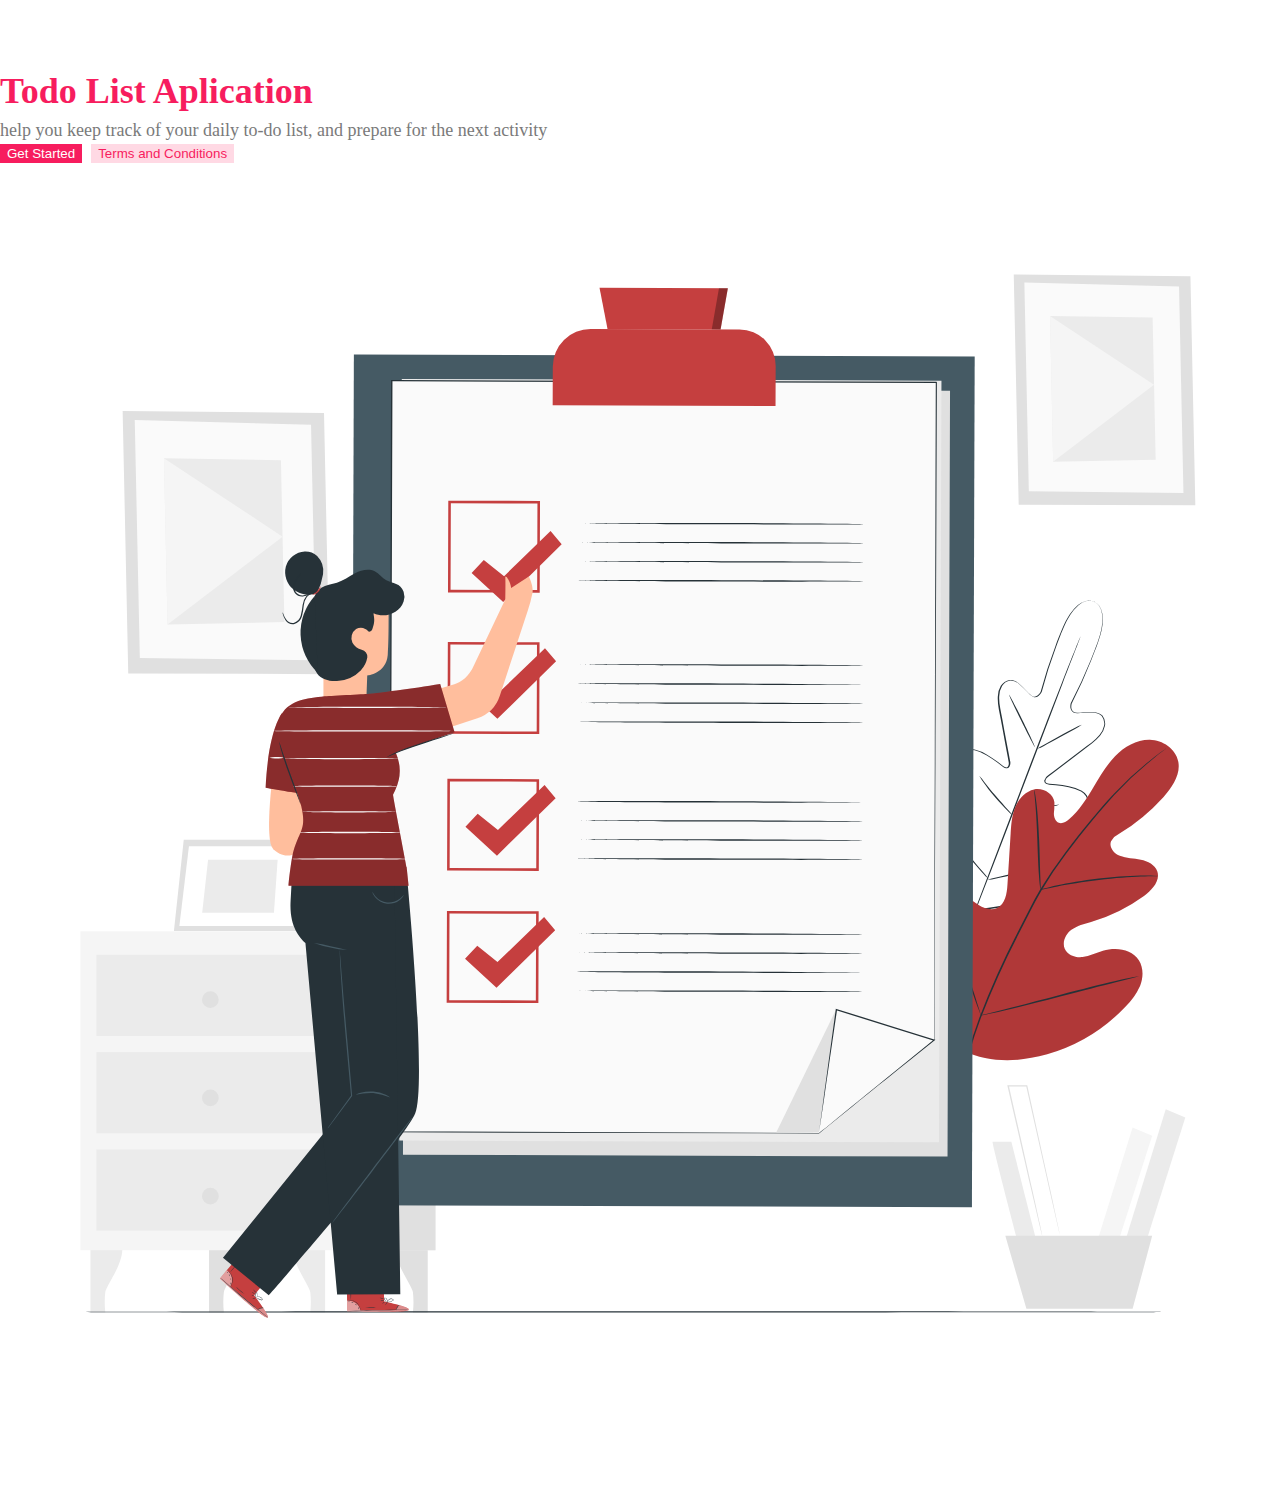
==== index.html @ 9aabe0f0 "commit" ====
<!doctype html>
<html lang="en">
  <head>
    <meta charset="utf-8">
    <meta name="viewport" content="width=device-width, initial-scale=1">
    <title>Today Activities</title>
    <link href="https://cdn.jsdelivr.net/npm/bootstrap@5.2.0/dist/css/bootstrap.min.css" rel="stylesheet" integrity="sha384-gH2yIJqKdNHPEq0n4Mqa/HGKIhSkIHeL5AyhkYV8i59U5AR6csBvApHHNl/vI1Bx" crossorigin="anonymous">
    <link rel="stylesheet" href="style.css">
  </head>
  <body>
    <main>
        <article>
            <div class="hero-content">
                <div class="container">
                    <div class="content">
                        <div class="row">
                            <div class="col-12 col-md-6  align-self-center">
                                <div class="hero-title">
                                    <h2 class="title-hero" id="title">   
                                        Todo List Aplication 
                                      </h2>
                                      <p class="subtitle-hero" id="subtitle">
                                        help you keep track of your daily to-do list, and prepare for the next activity
                                      </p>
                                      <button class="btn btn-primary py-2 px-3">Get Started</button>
                                      <button class="btn btn-info py-2 px-3">Terms and Conditions</button>
                                </div>
                            </div>
                            <div class="col-12 col-md-6">
                                <img src="/image/checklist-animate.svg" alt="hero-image">
                            </div>
                        </div>
                    </div>
                </div>
            </div>
        </article>
    </main>

    <!--Js Bootstrap-->
    <script src="https://cdn.jsdelivr.net/npm/bootstrap@5.2.0/dist/js/bootstrap.bundle.min.js" integrity="sha384-A3rJD856KowSb7dwlZdYEkO39Gagi7vIsF0jrRAoQmDKKtQBHUuLZ9AsSv4jD4Xa" crossorigin="anonymous"></script>
  </body>
</html>
---- style.css ----
* {
    margin: 0;
    transition: all 500ms ease;
}
main {
    padding: 40px 0px;
}
.hero-content {
    margin-top: 30px;
}
.title-hero {
    color: #f71d5e;
    font-size: 36px;
    font-weight: bold;
    font-family: 'Times New Roman', Times, serif;
}

.todo-header h2 {
    margin-bottom: 40px;
    font-size: 30px;
    color: #111111;
    font-weight: bold;
    text-align: center;
}
.content-application {
    transition: all 500ms ease;
    width: 500px;
    margin: auto;
}
.subtitle-hero {
    color: #7a7a7a;
    margin-top: 5px;
    line-height: 27px;
    font-size: 18px;
    font-weight: normal;
    font-family: 'Times New Roman', Times, serif;
}
.todo-list {
    margin-top: 30px;
    margin-bottom: 20px;
    transition: all 500ms ease-in-out;
}
.container-todo{
    padding: 10px 0px;
    transition: all 500ms ease-in-out;
}
.card {
    margin-bottom: 20px;
    padding: 20px;
    transition: all 500ms ease-in-out;
}
.card h4 {
    font-size: 22px;
    color: #201f20;
    font-weight: bold;
}
.card .description {
    font-size: 18px;
    font-weight: normal;
    color: #3f3f3f;
    line-height: 32px;
}
.card .time {
    width: 105px;
    border-radius: 30px;
    padding: 5px 15px;
    background-color: #ffe8ef;
    font-size: 14px;
    color: #353535;
    font-weight: normal;
}

.card-body {
    border-top: 1px solid #d6d6d6;
    margin-top: 10px;
    padding: 15px 0px 0px 0px;
}
hr {
    color: #9e9e9e;
}
.btn-primary {
    margin-right: 5px;
    background-color: #f71d5e;
    color: #ffffff;
    border: 1px solid #f71d5e;
}
.btn-info {
    background-color: #ffd9e4;
    color: #f71d5e;
    border: 1px solid #ffd9e4;
}

.btn-primary:hover {
    background-color: #e00e4d;
    border: 1px solid #e00e4d;
}
.btn-info:hover {
    background-color: #ffc6d7;
    border: 1px solid #ffc6d7;
    color: #f71d5e;
}

.btn-success {
 margin-right: 10px;   
}
.btn-dark {
 margin-right: 10px;   
}
.btn-info:hover {
    background-color: #ffc6d7;
    border: 1px solid #ffc6d7;
    color: #f71d5e;
}
.btn-info:hover {
    background-color: #ffc6d7;
    border: 1px solid #ffc6d7;
    color: #f71d5e;
}

@media (max-width:767px) {
    .content-application {
        width: 100%;
    }
}
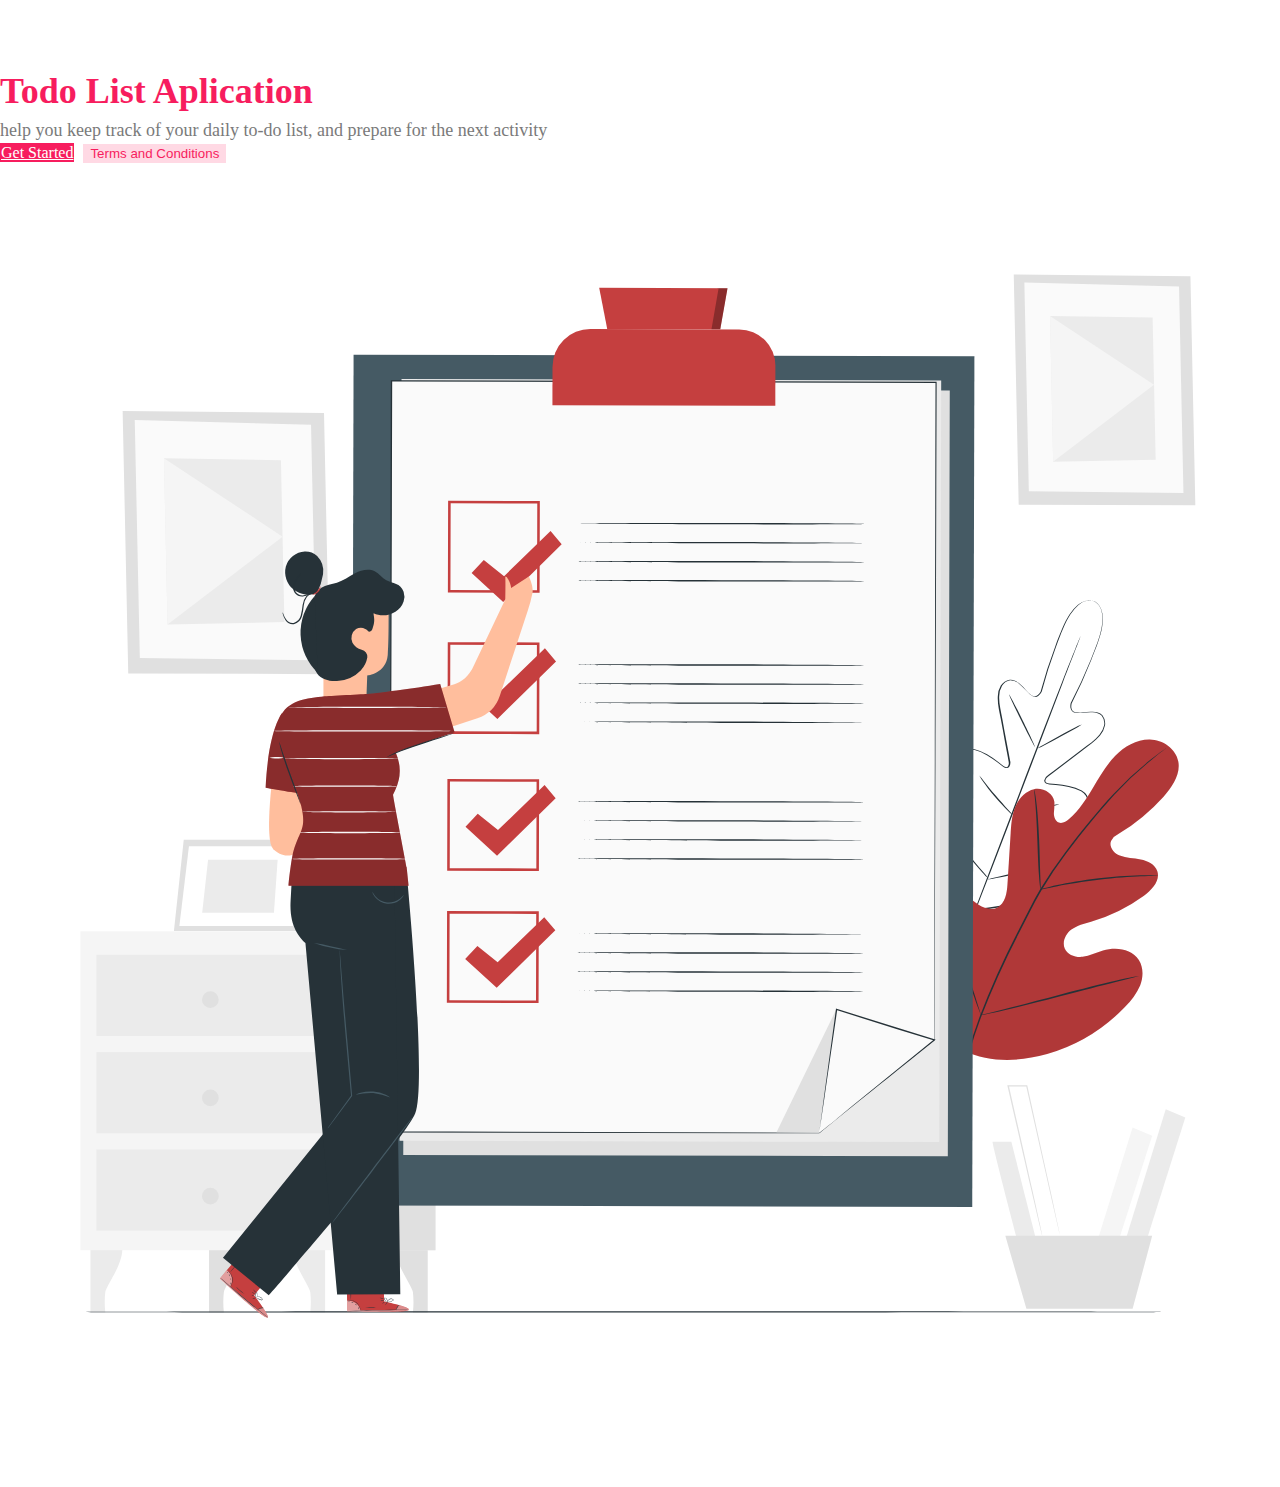
==== commit 696e8769: "commit" ====
--- a/index.html
+++ b/index.html
@@ -22,7 +22,7 @@
                                       <p class="subtitle-hero" id="subtitle">
                                         help you keep track of your daily to-do list, and prepare for the next activity
                                       </p>
-                                      <button class="btn btn-primary py-2 px-3">Get Started</button>
+                                      <a href="application.html" class="btn btn-primary py-2 px-3">Get Started</a>
                                       <button class="btn btn-info py-2 px-3">Terms and Conditions</button>
                                 </div>
                             </div>
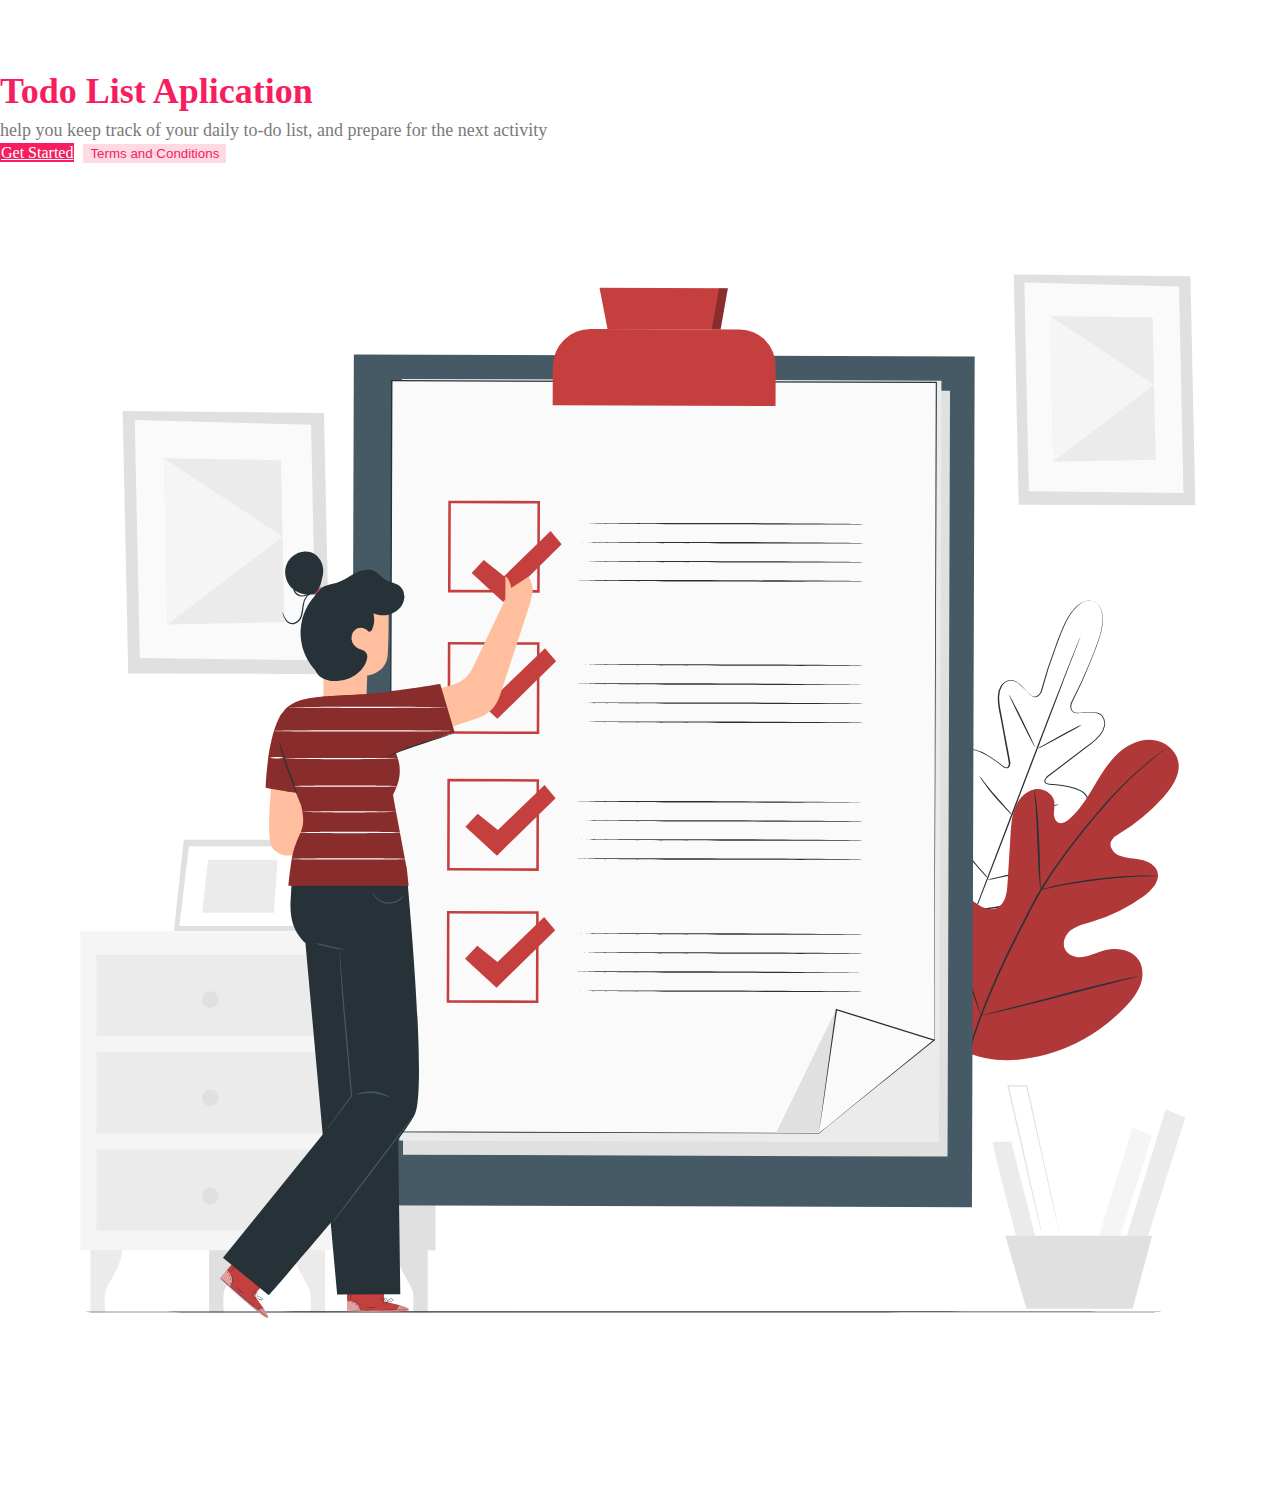
==== commit 9f13d51d: "comit 2" ====
--- a/index.html
+++ b/index.html
@@ -8,7 +8,12 @@
     <link rel="stylesheet" href="style.css">
   </head>
   <body>
-    <main>
+    <main class="main">
+       <div class="text-center spinner" id="loading">
+            <div class="spinner-border" role="status">
+              <span class="visually-hidden">Loading...</span>
+            </div>
+          </div>
         <article>
             <div class="hero-content">
                 <div class="container">
@@ -27,7 +32,7 @@
                                 </div>
                             </div>
                             <div class="col-12 col-md-6">
-                                <img src="/image/checklist-animate.svg" alt="hero-image">
+                                <img src="image/checklist-animate.svg" alt="hero-image">
                             </div>
                         </div>
                     </div>
@@ -36,6 +41,7 @@
         </article>
     </main>
 
+    <script src="main.js"></script>
     <!--Js Bootstrap-->
     <script src="https://cdn.jsdelivr.net/npm/bootstrap@5.2.0/dist/js/bootstrap.bundle.min.js" integrity="sha384-A3rJD856KowSb7dwlZdYEkO39Gagi7vIsF0jrRAoQmDKKtQBHUuLZ9AsSv4jD4Xa" crossorigin="anonymous"></script>
   </body>
--- a/style.css
+++ b/style.css
@@ -5,6 +5,20 @@
 main {
     padding: 40px 0px;
 }
+.spinner {
+    position: fixed;
+    top: 0;
+    left: 0;
+    bottom: 0;
+    right: 0;
+    background-color: #e00e4d;
+    color: #ffffff;
+    align-items: center;
+    justify-content: center;
+    display: flex;
+    z-index: 22;
+}
+
 .hero-content {
     margin-top: 30px;
 }
@@ -15,6 +29,16 @@
     font-family: 'Times New Roman', Times, serif;
 }
 
+
+/*content application*/
+#content-app {
+    background-image: linear-gradient(to right top, #e00e4d, #ea3864, #f2537b, #f96a92, #ff80a7);
+    background-size: cover;
+    background-repeat: no-repeat;
+    width: 100%;
+    background-position: center;
+    background-attachment:fixed;
+}
 .todo-header h2 {
     margin-bottom: 40px;
     font-size: 30px;
@@ -23,9 +47,17 @@
     text-align: center;
 }
 .content-application {
+    border-radius: 20px;
+    padding: 20px 10px;
     transition: all 500ms ease;
-    width: 500px;
+    width: 600px;
     margin: auto;
+    opacity: 1;
+    background-color: #ffffff45;
+}
+.content-application .todo-body .form-control {
+    border: 0px;
+    border-radius: 10px;
 }
 .subtitle-hero {
     color: #7a7a7a;
@@ -48,9 +80,11 @@
     margin-bottom: 20px;
     padding: 20px;
     transition: all 500ms ease-in-out;
+    border: 0px;
+    border-radius: 20px;
 }
 .card h4 {
-    font-size: 22px;
+    font-size: 24px;
     color: #201f20;
     font-weight: bold;
 }
@@ -59,6 +93,7 @@
     font-weight: normal;
     color: #3f3f3f;
     line-height: 32px;
+    margin-top: 10px;
 }
 .card .time {
     width: 105px;
